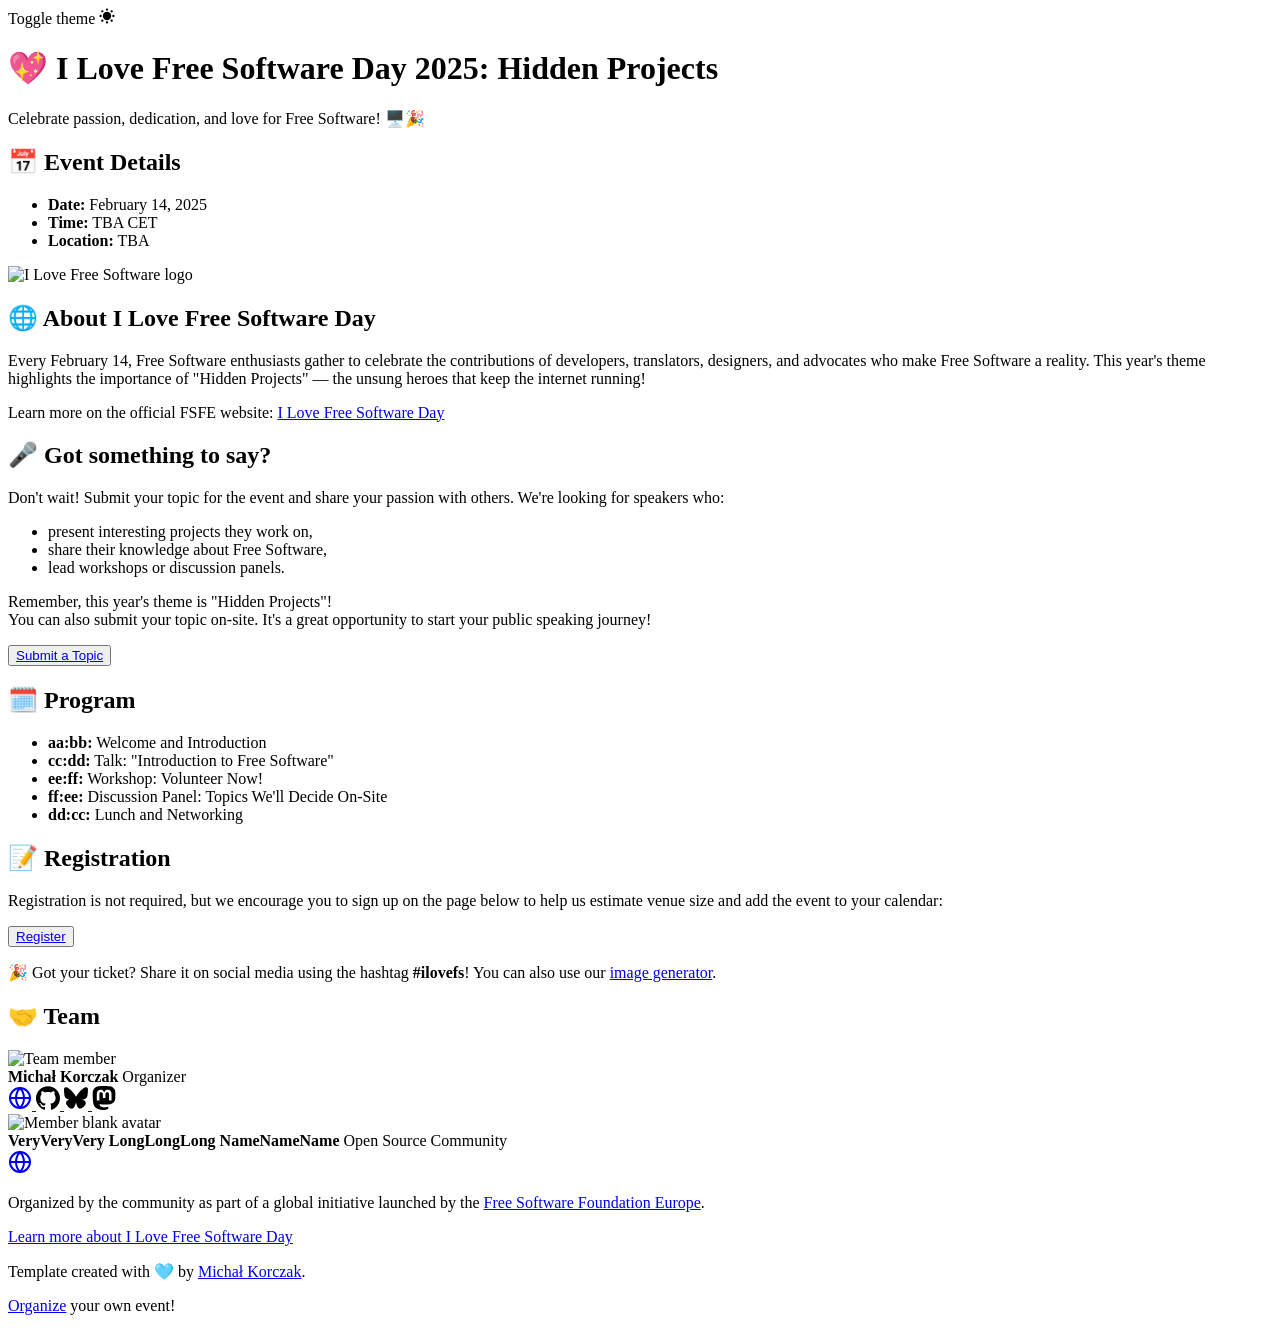
==== index.html @ a6931697 "fix: changed my mind" ====
<!DOCTYPE html>
<html lang="en">

<head>
  <meta charset="UTF-8">
  <meta name="viewport" content="width=device-width, initial-scale=1.0">
  <title>I Love Free Software Day 2025: Hidden Projects</title>
  <link rel="apple-touch-icon" sizes="180x180" href="/public/apple-touch-icon.png">
  <link rel="icon" type="image/png" sizes="32x32" href="/public/favicon-32x32.png">
  <link rel="icon" type="image/png" sizes="16x16" href="/public/favicon-16x16.png">
  <link rel="manifest" href="/public/site.webmanifest">
  <link rel="stylesheet" href="/assets/pico.pink.min.css">
  <link rel="stylesheet" href="/assets/expand.min.css">
  <link rel="stylesheet" href="/assets/style.css">
</head>

<body>
  <div class="theme-toggle-container">
    <div class="theme-toggle" title="Toggle theme">
      <span class="theme-toggle-sr">Toggle theme</span>
      <svg xmlns="http://www.w3.org/2000/svg" aria-hidden="true" width="1em" height="1em" fill="currentColor"
        class="theme-toggle__expand" viewBox="0 0 32 32">
        <clipPath id="theme-toggle__expand__cutout">
          <path d="M0-11h25a1 1 0 0017 13v30H0Z" />
        </clipPath>
        <g clip-path="url(#theme-toggle__expand__cutout)">
          <circle cx="16" cy="16" r="8.4" />
          <path
            d="M18.3 3.2c0 1.3-1 2.3-2.3 2.3s-2.3-1-2.3-2.3S14.7.9 16 .9s2.3 1 2.3 2.3zm-4.6 25.6c0-1.3 1-2.3 2.3-2.3s2.3 1 2.3 2.3-1 2.3-2.3 2.3-2.3-1-2.3-2.3zm15.1-10.5c-1.3 0-2.3-1-2.3-2.3s1-2.3 2.3-2.3 2.3 1 2.3 2.3-1 2.3-2.3 2.3zM3.2 13.7c1.3 0 2.3 1 2.3 2.3s-1 2.3-2.3 2.3S.9 17.3.9 16s1-2.3 2.3-2.3zm5.8-7C9 7.9 7.9 9 6.7 9S4.4 8 4.4 6.7s1-2.3 2.3-2.3S9 5.4 9 6.7zm16.3 21c-1.3 0-2.3-1-2.3-2.3s1-2.3 2.3-2.3 2.3 1 2.3 2.3-1 2.3-2.3 2.3zm2.4-21c0 1.3-1 2.3-2.3 2.3S23 7.9 23 6.7s1-2.3 2.3-2.3 2.4 1 2.4 2.3zM6.7 23C8 23 9 24 9 25.3s-1 2.3-2.3 2.3-2.3-1-2.3-2.3 1-2.3 2.3-2.3z" />
        </g>
      </svg>
    </div>
  </div>

  <header class="container">
    <h1>💖 I Love Free Software Day 2025: Hidden Projects</h1>
    <p>Celebrate passion, dedication, and love for Free Software! 🖥️🎉</p>
  </header>

  <main class="container">
    <section class="grid hero">
      <section class="details">
        <h2>📅 Event Details</h2>
        <ul>
          <li><strong>Date:</strong> February 14, 2025</li>
          <li><strong>Time:</strong> TBA CET</li>
          <li><strong>Location:</strong> TBA</li>
        </ul>
      </section>
      <section class="logo">
        <img width="280" height="264" src="/public/ilovefs-button-large.png" alt="I Love Free Software logo">
      </section>
    </section>

    <section>
      <h2>🌐 About I Love Free Software Day</h2>
      <p>
        Every February 14, Free Software enthusiasts gather to celebrate the contributions of developers, translators,
        designers, and advocates who make Free Software a reality. This year's theme highlights the importance of
        "Hidden Projects" — the unsung heroes that keep the internet running!
      </p>
      <p>
        Learn more on the official FSFE website:
        <a href="https://ilovefs.org/" target="_blank" rel="noopener noreferrer">
          I Love Free Software Day
        </a>
      </p>
    </section>

    <section class="call-for-papers">
      <h2>🎤 Got something to say?</h2>
      <p>
        Don't wait! Submit your topic for the event and share your passion with others. We're looking for speakers who:
      <ul>
        <li>present interesting projects they work on,</li>
        <li>share their knowledge about Free Software,</li>
        <li>lead workshops or discussion panels.</li>
      </ul>
      Remember, this year's theme is "Hidden Projects"!
      <br />
      You can also submit your topic on-site. It's a great opportunity to start your public speaking journey!
      </p>
      <div class="cta-button">
        <button>
          <a href="#" target="_blank" rel="noopener noreferrer">Submit a Topic</a>
        </button>
      </div>
    </section>

    <section class="program">
      <div>
        <h2>🗓️ Program</h2>
        <ul>
          <li><strong>aa:bb:</strong> Welcome and Introduction</li>
          <li><strong>cc:dd:</strong> Talk: "Introduction to Free Software"</li>
          <li><strong>ee:ff:</strong> Workshop: Volunteer Now!</li>
          <li><strong>ff:ee:</strong> Discussion Panel: Topics We'll Decide On-Site</li>
          <li><strong>dd:cc:</strong> Lunch and Networking</li>
        </ul>
      </div>
    </section>

    <section>
      <h2>📝 Registration</h2>
      <p>
        Registration is not required, but we encourage you to sign up on the page below to help us estimate venue size
        and add the event to your calendar:
      </p>
      <div class="cta-button">
        <button>
          <a href="#" target="_blank" rel="noopener noreferrer">Register</a>
        </button>
      </div>
      <p class="social-promo">
        🎉 Got your ticket? Share it on social media using the hashtag <strong>#ilovefs</strong>! You can also use our
        <a href="https://sharepic.fsfe.org/#ilovefs" target="_blank" rel="noopener noreferrer">image generator</a>.
      </p>
    </section>

    <section class="team">
      <h2>🤝 Team</h2>
      <div class="grid team-members">

        <!-- Member 1 -->
        <div class="team-member">
          <div class="member-photo">
            <img width="180" height="180" src="/public/team/omikorin.jpg" alt="Team member" />
          </div>
          <div class="member-details">
            <strong>Michał Korczak</strong>
            Organizer
            <div class="social-icons">
              <!-- Homepage -->
              <a href="https://omikor.in" target="_blank" rel="noopener noreferrer">
                <svg xmlns="http://www.w3.org/2000/svg" width="24" height="24" viewBox="0 0 24 24" fill="none"
                  stroke="currentColor" stroke-width="2" stroke-linecap="round" stroke-linejoin="round">
                  <title>Website</title>
                  <circle cx="12" cy="12" r="10" />
                  <path d="M12 2a14.5 14.5 0 0 0 0 20 14.5 14.5 0 0 0 0-20" />
                  <path d="M2 12h20" />
                </svg>
              </a>

              <!-- GitHub -->
              <a href="https://github.com/Omikorin" target="_blank" rel="noopener noreferrer">
                <svg role="img" viewBox="0 0 24 24" width="24" height="24" xmlns="http://www.w3.org/2000/svg">
                  <title>GitHub</title>
                  <path
                    d="M12 .297c-6.63 0-12 5.373-12 12 0 5.303 3.438 9.8 8.205 11.385.6.113.82-.258.82-.577 0-.285-.01-1.04-.015-2.04-3.338.724-4.042-1.61-4.042-1.61C4.422 18.07 3.633 17.7 3.633 17.7c-1.087-.744.084-.729.084-.729 1.205.084 1.838 1.236 1.838 1.236 1.07 1.835 2.809 1.305 3.495.998.108-.776.417-1.305.76-1.605-2.665-.3-5.466-1.332-5.466-5.93 0-1.31.465-2.38 1.235-3.22-.135-.303-.54-1.523.105-3.176 0 0 1.005-.322 3.3 1.23.96-.267 1.98-.399 3-.405 1.02.006 2.04.138 3 .405 2.28-1.552 3.285-1.23 3.285-1.23.645 1.653.24 2.873.12 3.176.765.84 1.23 1.91 1.23 3.22 0 4.61-2.805 5.625-5.475 5.92.42.36.81 1.096.81 2.22 0 1.606-.015 2.896-.015 3.286 0 .315.21.69.825.57C20.565 22.092 24 17.592 24 12.297c0-6.627-5.373-12-12-12" />
                </svg>
              </a>

              <!-- Bluesky -->
              <a href="https://bsky.app/profile/omikor.in" target="_blank" rel="noopener noreferrer">
                <svg role="img" viewBox="0 0 24 24" width="24" height="24" xmlns="http://www.w3.org/2000/svg">
                  <title>Bluesky</title>
                  <path
                    d="M12 10.8c-1.087-2.114-4.046-6.053-6.798-7.995C2.566.944 1.561 1.266.902 1.565.139 1.908 0 3.08 0 3.768c0 .69.378 5.65.624 6.479.815 2.736 3.713 3.66 6.383 3.364.136-.02.275-.039.415-.056-.138.022-.276.04-.415.056-3.912.58-7.387 2.005-2.83 7.078 5.013 5.19 6.87-1.113 7.823-4.308.953 3.195 2.05 9.271 7.733 4.308 4.267-4.308 1.172-6.498-2.74-7.078a8.741 8.741 0 0 1-.415-.056c.14.017.279.036.415.056 2.67.297 5.568-.628 6.383-3.364.246-.828.624-5.79.624-6.478 0-.69-.139-1.861-.902-2.206-.659-.298-1.664-.62-4.3 1.24C16.046 4.748 13.087 8.687 12 10.8Z" />
                </svg>
              </a>

              <!-- Mastodon -->
              <a href="https://fosstodon.org/@Omikorin" target="_blank" rel="noopener noreferrer">
                <svg role="img" viewBox="0 0 24 24" width="24" height="24" xmlns="http://www.w3.org/2000/svg">
                  <title>Mastodon</title>
                  <path
                    d="M23.268 5.313c-.35-2.578-2.617-4.61-5.304-5.004C17.51.242 15.792 0 11.813 0h-.03c-3.98 0-4.835.242-5.288.309C3.882.692 1.496 2.518.917 5.127.64 6.412.61 7.837.661 9.143c.074 1.874.088 3.745.26 5.611.118 1.24.325 2.47.62 3.68.55 2.237 2.777 4.098 4.96 4.857 2.336.792 4.849.923 7.256.38.265-.061.527-.132.786-.213.585-.184 1.27-.39 1.774-.753a.057.057 0 0 0 .023-.043v-1.809a.052.052 0 0 0-.02-.041.053.053 0 0 0-.046-.01 20.282 20.282 0 0 1-4.709.545c-2.73 0-3.463-1.284-3.674-1.818a5.593 5.593 0 0 1-.319-1.433.053.053 0 0 1 .066-.054c1.517.363 3.072.546 4.632.546.376 0 .75 0 1.125-.01 1.57-.044 3.224-.124 4.768-.422.038-.008.077-.015.11-.024 2.435-.464 4.753-1.92 4.989-5.604.008-.145.03-1.52.03-1.67.002-.512.167-3.63-.024-5.545zm-3.748 9.195h-2.561V8.29c0-1.309-.55-1.976-1.67-1.976-1.23 0-1.846.79-1.846 2.35v3.403h-2.546V8.663c0-1.56-.617-2.35-1.848-2.35-1.112 0-1.668.668-1.67 1.977v6.218H4.822V8.102c0-1.31.337-2.35 1.011-3.12.696-.77 1.608-1.164 2.74-1.164 1.311 0 2.302.5 2.962 1.498l.638 1.06.638-1.06c.66-.999 1.65-1.498 2.96-1.498 1.13 0 2.043.395 2.74 1.164.675.77 1.012 1.81 1.012 3.12z" />
                </svg>
              </a>
            </div>
          </div>
        </div>

        <!-- Member with long name -->
        <div class="team-member">
          <div class="member-photo">
            <img class="blank" src="/public/team/avatar.svg" alt="Member blank avatar">
          </div>
          <div class="member-details">
            <strong>VeryVeryVery LongLongLong NameNameName</strong>
            Open Source Community
            <div class="social-icons">
              <!-- Homepage -->
              <a href="#" target="_blank" rel="noopener noreferrer">
                <svg xmlns="http://www.w3.org/2000/svg" width="24" height="24" viewBox="0 0 24 24" fill="none"
                  stroke="currentColor" stroke-width="2" stroke-linecap="round" stroke-linejoin="round">
                  <circle cx="12" cy="12" r="10" />
                  <path d="M12 2a14.5 14.5 0 0 0 0 20 14.5 14.5 0 0 0 0-20" />
                  <path d="M2 12h20" />
                </svg>
              </a>
            </div>
          </div>
        </div>
      </div>
    </section>
  </main>

  <footer>
    <p>Organized by the community as part of a global initiative launched by the
      <a href="https://fsfe.org/" target="_blank" rel="noopener noreferrer">Free Software Foundation Europe</a>.
    </p>
    <p>
      <a href="https://ilovefs.org/" target="_blank" rel="noopener noreferrer">
        Learn more about I Love Free Software Day
      </a>
    </p>
    <p>Template created with 🩵 by <a href="https://omikor.in" target="_blank" rel="noopener">Michał Korczak</a>.</p>
    <p>
      <a href="https://github.com/Omikorin/ilfs-day" target="_blank" rel="noopener">
        Organize</a> your own event!
    </p>
  </footer>

  <script src="/assets/theme.js"></script>
</body>

</html>
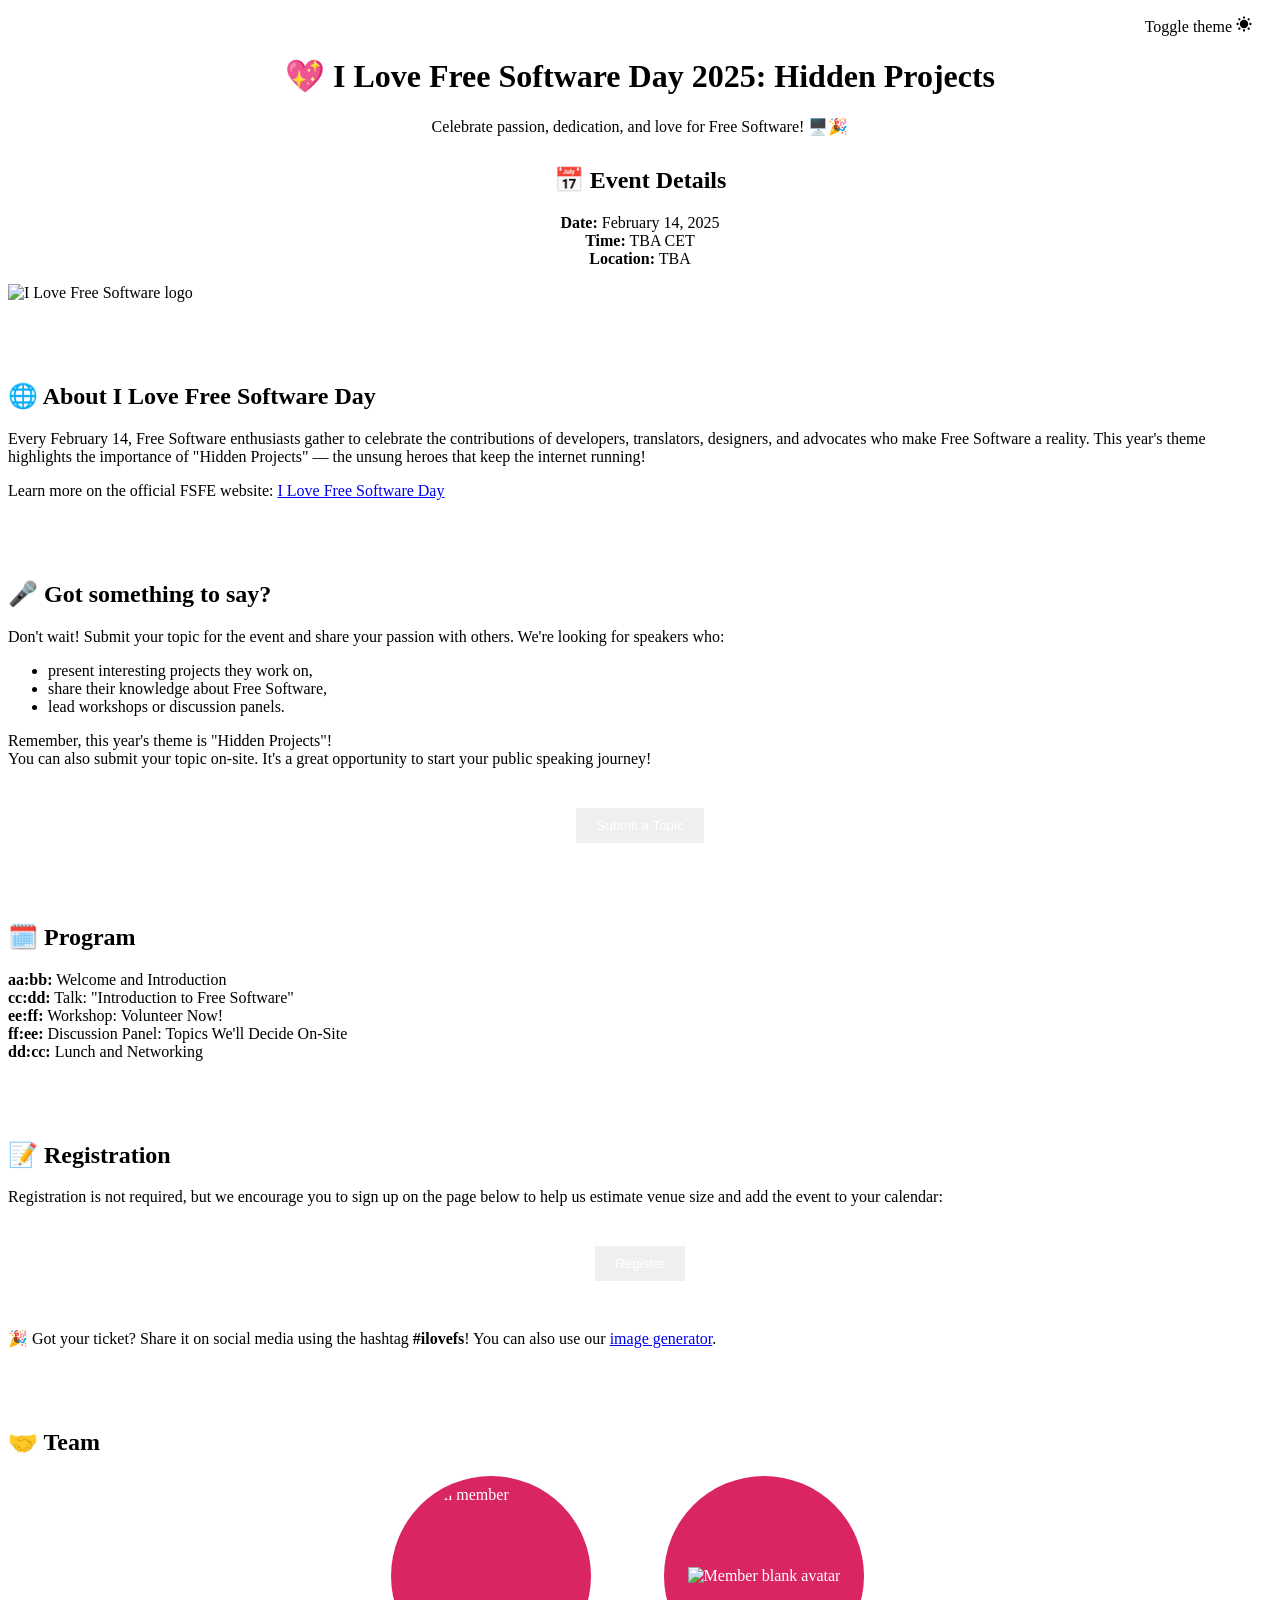
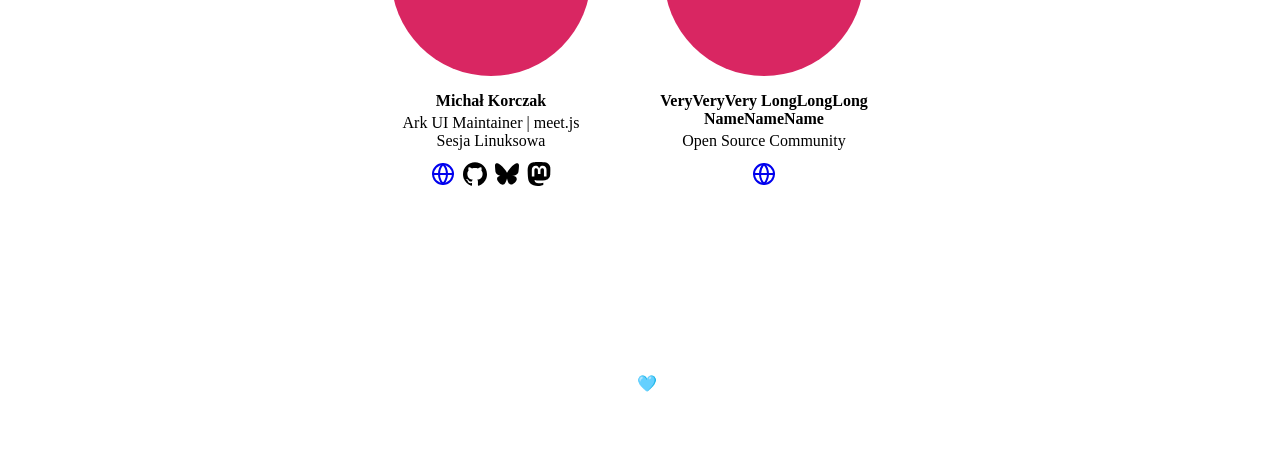
==== commit cc123c21: "fix: css" ====
--- a/index.html
+++ b/index.html
@@ -128,7 +128,10 @@
           </div>
           <div class="member-details">
             <strong>Michał Korczak</strong>
-            Organizer
+            <!-- You can call yourself the organizer or be proud of your projects and events -->
+            <!-- Organizer -->
+            Ark UI Maintainer | meet.js
+            <br />Sesja Linuksowa
             <div class="social-icons">
               <!-- Homepage -->
               <a href="https://omikor.in" target="_blank" rel="noopener noreferrer">
--- a/assets/style.css
+++ b/assets/style.css
@@ -0,0 +1,129 @@
+.theme-toggle-container {
+    display: flex;
+    justify-content: flex-end;
+    margin: 1rem 1.25rem;
+}
+
+header {
+    text-align: center;
+    margin-bottom: 30px;
+}
+
+main section {
+    margin-bottom: 5rem;
+}
+
+.hero {
+    align-items: center;
+
+    section {
+        margin: 0;
+    }
+
+    .logo {
+        justify-self: center;
+    }
+}
+
+.details,
+.program {
+    ul {
+        padding: 0;
+
+        li {
+            list-style-type: none;
+        }
+    }
+}
+
+.details {
+    text-align: center;
+}
+
+.cta-button {
+    display: flex;
+    justify-content: center;
+    margin-top: 40px;
+
+    a {
+        text-decoration: none;
+        color: white;
+    }
+
+    button {
+        border: none;
+        padding: 10px 20px;
+
+        &:hover {
+            background-color: var(--pico-primary-hover-background);
+        }
+    }
+}
+
+.social-promo {
+    margin-top: 3rem;
+}
+
+.team-members {
+    display: flex;
+    justify-content: center;
+    flex-wrap: wrap;
+    gap: 3rem;
+
+    .team-member {
+        display: flex;
+        flex-direction: column;
+        align-items: center;
+        max-width: 250px;
+        gap: 1rem;
+
+        .member-photo {
+            width: 200px;
+            height: 200px;
+            border-radius: 50%;
+            color: white;
+            background-color: #d92662;
+            display: flex;
+            justify-content: center;
+            align-items: center;
+
+            img:not(.blank) {
+                border-radius: 50%;
+            }
+        }
+
+        .member-details {
+            display: flex;
+            flex-direction: column;
+            align-items: center;
+            gap: .25rem;
+            text-align: center;
+        }
+
+        .social-icons {
+            margin-top: 0.5rem;
+            display: flex;
+            gap: 0.5rem;
+        }
+    }
+}
+
+footer {
+    background-color: var(--pico-primary-background);
+    margin-top: 1rem;
+    padding: 20px;
+    text-align: center;
+
+    p {
+        color: white;
+    }
+
+    a {
+        color: white;
+        text-decoration: underline;
+
+        &:hover {
+            text-decoration: none;
+        }
+    }
+}
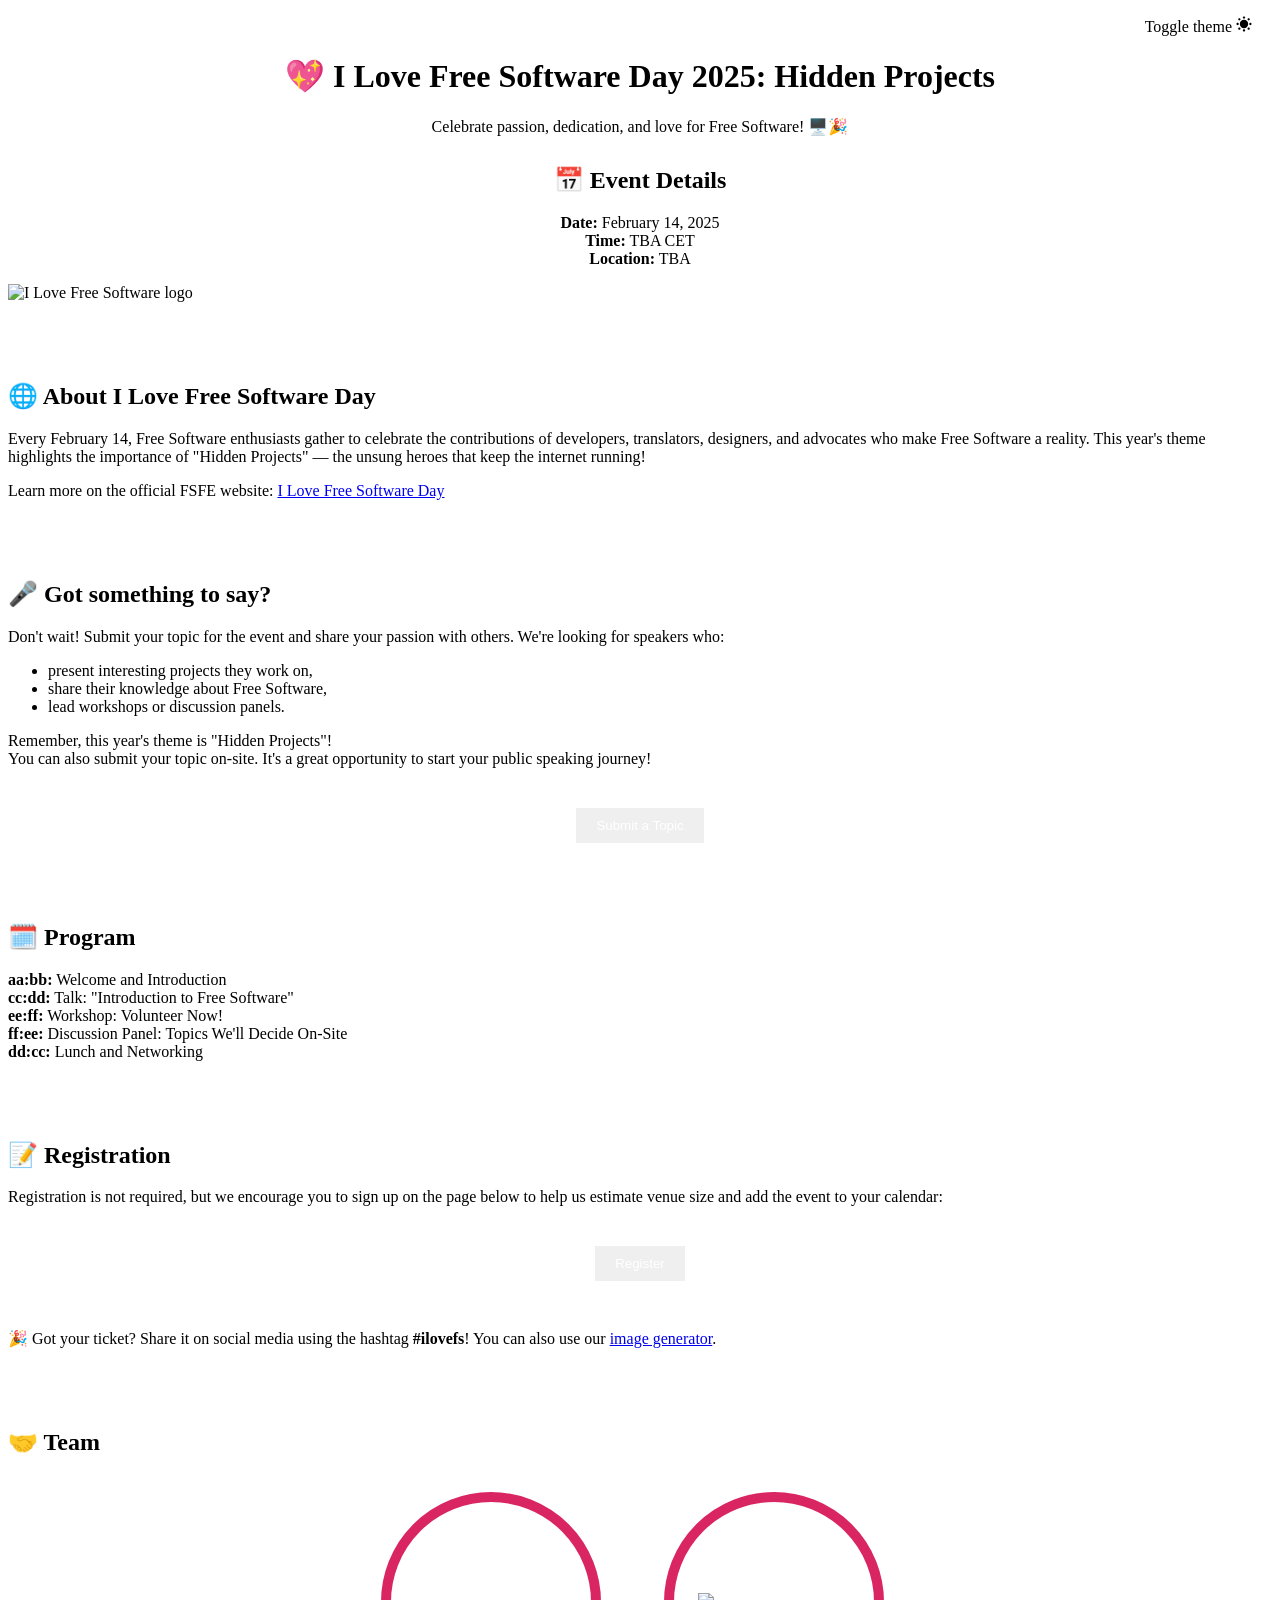
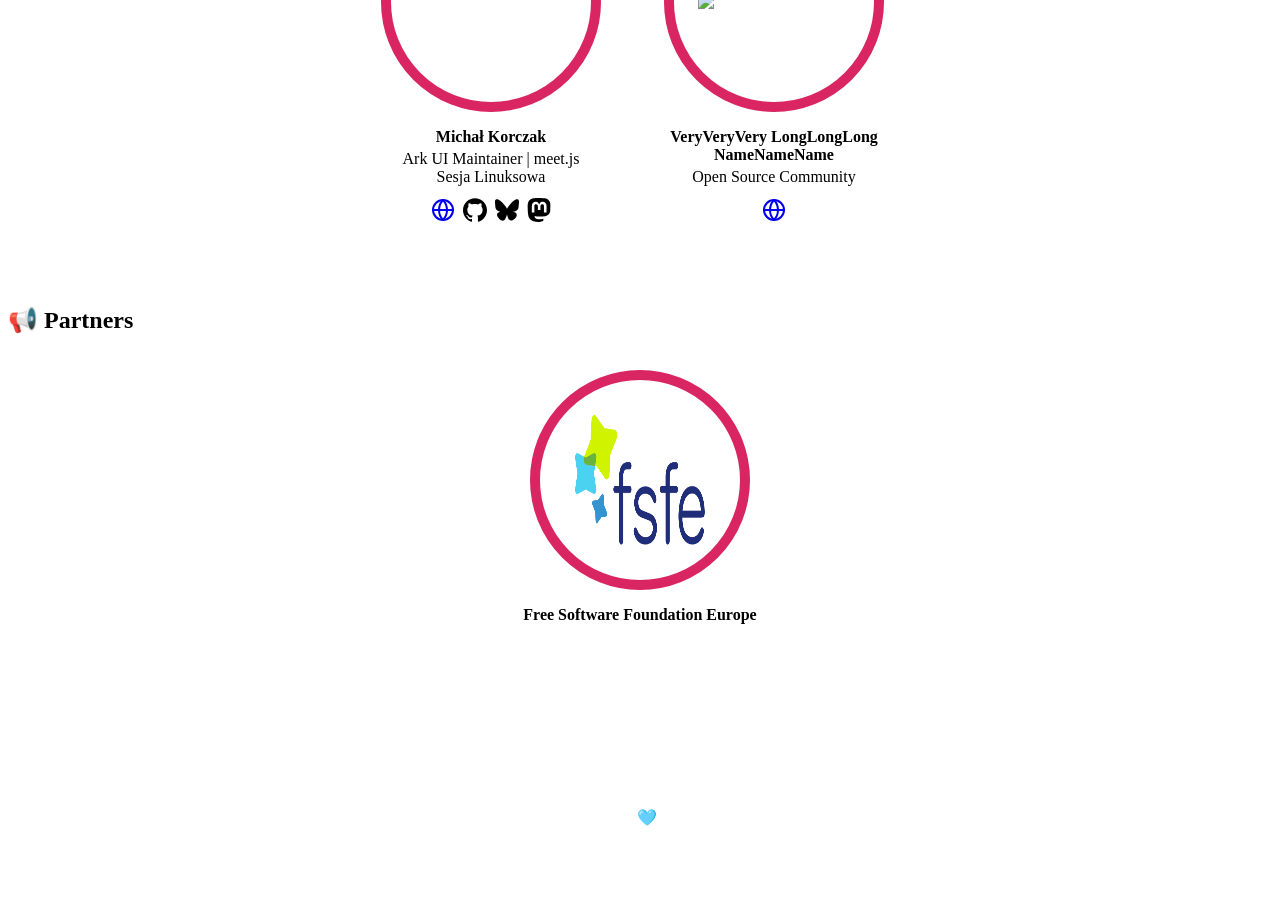
==== commit 4c682af2: "feat: partners section" ====
--- a/index.html
+++ b/index.html
@@ -5,13 +5,13 @@
   <meta charset="UTF-8">
   <meta name="viewport" content="width=device-width, initial-scale=1.0">
   <title>I Love Free Software Day 2025: Hidden Projects</title>
-  <link rel="apple-touch-icon" sizes="180x180" href="/public/apple-touch-icon.png">
-  <link rel="icon" type="image/png" sizes="32x32" href="/public/favicon-32x32.png">
-  <link rel="icon" type="image/png" sizes="16x16" href="/public/favicon-16x16.png">
-  <link rel="manifest" href="/public/site.webmanifest">
-  <link rel="stylesheet" href="/assets/pico.pink.min.css">
-  <link rel="stylesheet" href="/assets/expand.min.css">
-  <link rel="stylesheet" href="/assets/style.css">
+  <link rel="apple-touch-icon" sizes="180x180" href="./public/apple-touch-icon.png">
+  <link rel="icon" type="image/png" sizes="32x32" href="./public/favicon-32x32.png">
+  <link rel="icon" type="image/png" sizes="16x16" href="./public/favicon-16x16.png">
+  <link rel="manifest" href="./public/site.webmanifest">
+  <link rel="stylesheet" href="./assets/pico.pink.min.css">
+  <link rel="stylesheet" href="./assets/expand.min.css">
+  <link rel="stylesheet" href="./assets/style.css">
 </head>
 
 <body>
@@ -48,7 +48,7 @@
         </ul>
       </section>
       <section class="logo">
-        <img width="280" height="264" src="/public/ilovefs-button-large.png" alt="I Love Free Software logo">
+        <img width="280" height="264" src="./public/ilovefs-button-large.png" alt="I Love Free Software logo">
       </section>
     </section>
 
@@ -124,7 +124,7 @@
         <!-- Member 1 -->
         <div class="team-member">
           <div class="member-photo">
-            <img width="180" height="180" src="/public/team/omikorin.jpg" alt="Team member" />
+            <img width="180" height="180" src="./public/team/omikorin.jpg" alt="Team member" />
           </div>
           <div class="member-details">
             <strong>Michał Korczak</strong>
@@ -177,7 +177,7 @@
         <!-- Member with long name -->
         <div class="team-member">
           <div class="member-photo">
-            <img class="blank" src="/public/team/avatar.svg" alt="Member blank avatar">
+            <img class="blank" src="./public/team/avatar.svg" alt="Member blank avatar">
           </div>
           <div class="member-details">
             <strong>VeryVeryVery LongLongLong NameNameName</strong>
@@ -193,6 +193,25 @@
                 </svg>
               </a>
             </div>
+          </div>
+        </div>
+      </div>
+    </section>
+
+    <section class="team">
+      <h2>📢 Partners</h2>
+      <div class="grid team-members">
+
+        <!-- Partner 1 -->
+        <div class="team-member">
+          <a href="https://fsfe.org" target="_blank" rel="noopener noreferrer">
+            <div class="member-photo">
+              <img class="blank" width="130" height="130" src="./public/partners/fsfe.png"
+                alt="Free Software Foundation Europe logo" />
+            </div>
+          </a>
+          <div class="member-details">
+            <strong>Free Software Foundation Europe</strong>
           </div>
         </div>
       </div>
@@ -215,7 +234,7 @@
     </p>
   </footer>
 
-  <script src="/assets/theme.js"></script>
+  <script src="./assets/theme.js"></script>
 </body>
 
 </html>
--- a/assets/style.css
+++ b/assets/style.css
@@ -64,6 +64,10 @@
     margin-top: 3rem;
 }
 
+.team h2 {
+    margin-bottom: 1.5em;
+}
+
 .team-members {
     display: flex;
     justify-content: center;
@@ -80,9 +84,10 @@
         .member-photo {
             width: 200px;
             height: 200px;
+            border: 10px solid #d92662;
             border-radius: 50%;
             color: white;
-            background-color: #d92662;
+            background-color: white;
             display: flex;
             justify-content: center;
             align-items: center;
